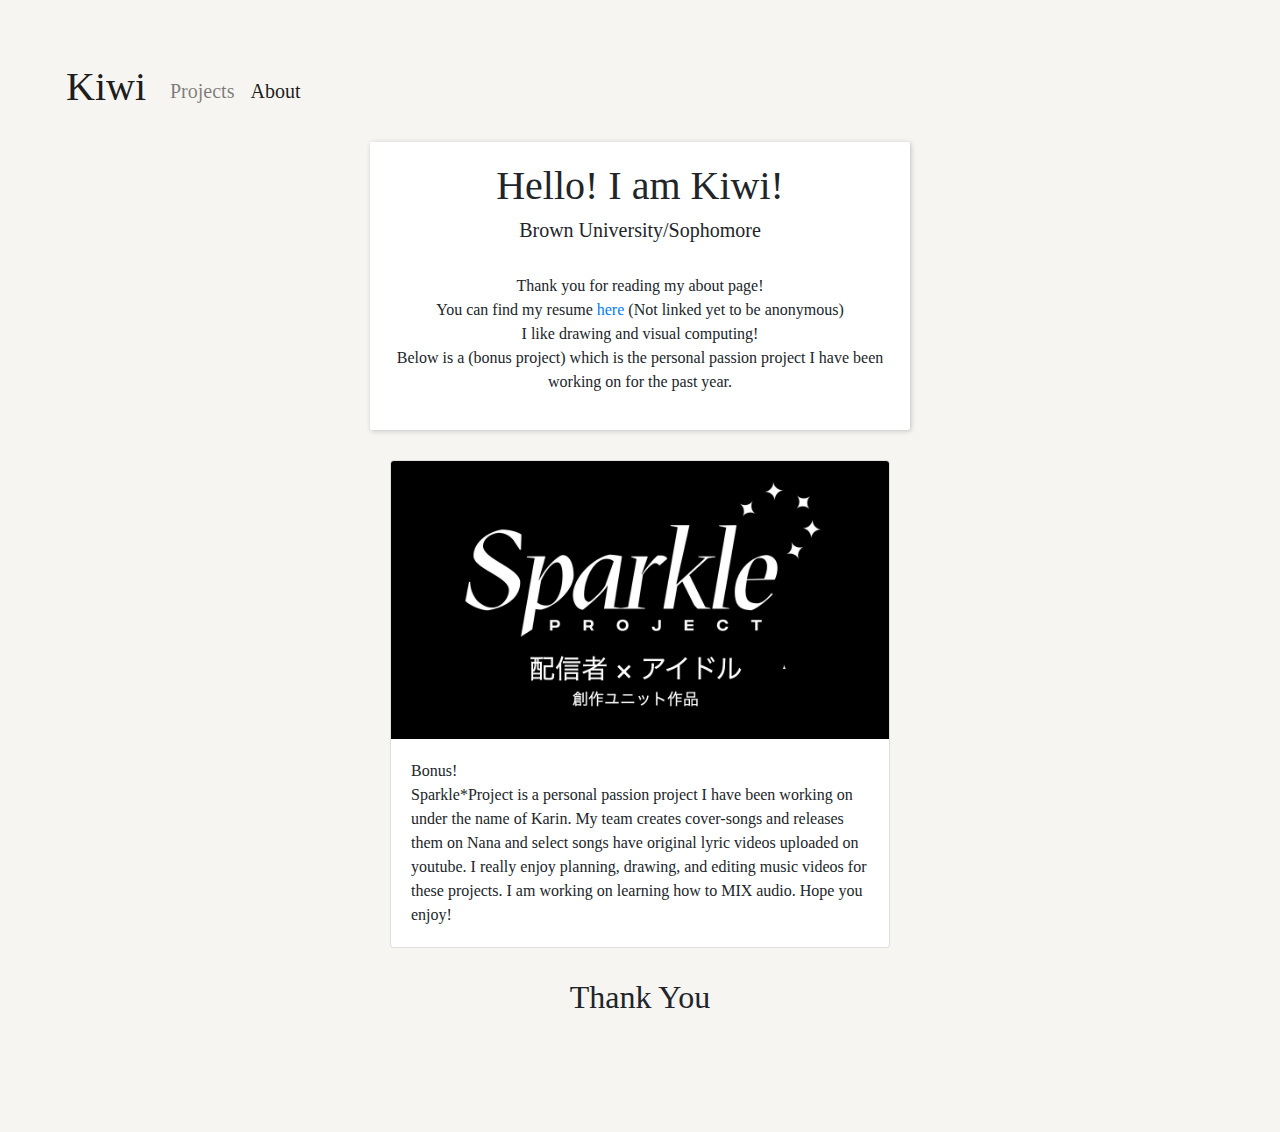
==== about.html @ 349ec4dc "goo" ====
<!doctype html>
<html lang="en">

</html>
<html>

<head>
    <!-- Required meta tags -->
    <meta charset="utf-8">
    <meta name="viewport" content="width=device-width, initial-scale=1, shrink-to-fit=no">

    <!-- Bootstrap and JQuery and CSS -->
    <link rel="stylesheet" href="https://stackpath.bootstrapcdn.com/bootstrap/4.5.2/css/bootstrap.min.css">
    <script src="https://code.jquery.com/jquery-3.5.1.slim.min.js"
        integrity="sha384-DfXdz2htPH0lsSSs5nCTpuj/zy4C+OGpamoFVy38MVBnE+IbbVYUew+OrCXaRkfj"
        crossorigin="anonymous"></script>
    <script src="https://cdn.jsdelivr.net/npm/bootstrap@4.5.3/dist/js/bootstrap.bundle.min.js"
        integrity="sha384-ho+j7jyWK8fNQe+A12Hb8AhRq26LrZ/JpcUGGOn+Y7RsweNrtN/tE3MoK7ZeZDyx"
        crossorigin="anonymous"></script>

    <title>Portfolio</title>
    <link rel="stylesheet" href="index.css">
    <!-- TODO: add additional links here! e.g. fonts, icons, more stylesheets, etc. -->
    <link href="https://fonts.googleapis.com/css2?family=Work+Sans&display=swap" rel="stylesheet">
    <meta content="width=device-width, initial-scale=1" name="viewport" />
    <meta charset="utf-8">
</head>

<body>
    <div class="project-wrapper">
        <div class="nav-wrapper">
            <nav class="navbar navbar-expand-lg navbar-light" style="width: 100%">
                <a class="navbar-brand" href="#">
                    <h1>Kiwi</h1>
                </a>
                <button class="navbar-toggler" type="button" data-toggle="collapse" data-target="#navi">
                    <span class="navbar-toggler-icon"></span>
                </button>

                <div class="collapse navbar-collapse" id="navi">
                    <ul class="navbar-nav">
                        <li class="nav-item">
                            <a class="nav-link" href="home.html">Projects <span class="sr-only">(current)</span></a>
                        </li>
                        <li class="nav-item active">
                            <a class="nav-link" href="about.html">About</a>
                        </li>
                </div>
            </nav>
        </div>
        <div class="about">
            <div class="name-card">
            <h1 style="text-align: center">Hello! I am Kiwi!</h1>
            <h5 style="text-align: center">Brown University/Sophomore</h5>
       
        <br>
            <p style="text-align: center">Thank you for reading my about page! <br>
                You can find my resume <a href="" target="blank">here</a>
                (Not linked yet to be anonymous)<br>
                I like drawing and visual computing!<br>
                Below is a (bonus project) which is the personal passion project I
                have been working on for the
                past year.</p>
            </div>
            <div class="project-card">
                <div class="card">
                    <a href="http://tuneinsparkle.wixsite.com/sparkle"><img class="card-img-top" src="./sparkle.png"
                            alt="Sparkle Project"></a>
                    <div class="card-body">
                        <p class="card-text">Bonus! <br>Sparkle*Project is a personal passion project I have been working on
                            under the name of Karin. My team creates cover-songs and releases them on Nana and select
                            songs have original lyric videos uploaded on youtube. I really enjoy planning, drawing, and
                            editing music videos for these projects. I am working on learning how to MIX audio. Hope you enjoy!</p>
                    </div>
                </div>
            </div>
            <h2 style="text-align: center">Thank You</h2>
        </div>
</body>
---- index.css ----
/* Put your style information here! */
body {
    font-family: lato;
    font-weight: 300;
    background-color: #f7f5f1;
}

.project-wrapper{
    display: flex;
    flex-flow: column wrap;
    margin: 50px;
}

.nav-wrapper{
    font-size: 20px;
}

.projects{
    display: flex;
    flex-flow: row wrap;
    width: 100%;
    justify-content: center;
}

.project-card{
    margin: 10px;
    padding: 10px;
    display: flex;
    justify-content: center;
}

.name-card{
    width: 50%;
    background-color: white;
    box-shadow: 1px 1px 5px rgb(194, 194, 194);
    border-radius: 2px;
    padding: 20px;
    margin: 10px;
}

.card-img-top:hover{
    opacity: 0.5;
    background-color:  #f7f5f1;
}

.card{
    width: 500px;
}

.about{
    margin-left: 50px;
    margin-right: 50px;
    display: flex;
    flex-flow: column wrap;
    align-items: center;
}

h2, h4{
    padding-bottom: 10px;
    padding-top: 10px;
}



/* Tablet (Portrait) ----------- */
@media only screen and (min-width: 600px) and (max-width: 992px) {
    .project-wrapper{
        padding: 10px;
    }
    .card{
        width: 400px;
    }
    .about{
        margin-left: 10px;
    margin-right: 10px;
    }
}

/* Smartphones (portrait) ----------- */
@media only screen and (max-width: 600px) {
    .project-wrapper{
        padding: 0px;
    }
    .about{
    margin-left: 10px;
    margin-right: 10px;
    }

    .card{
        width: auto;
    }
}
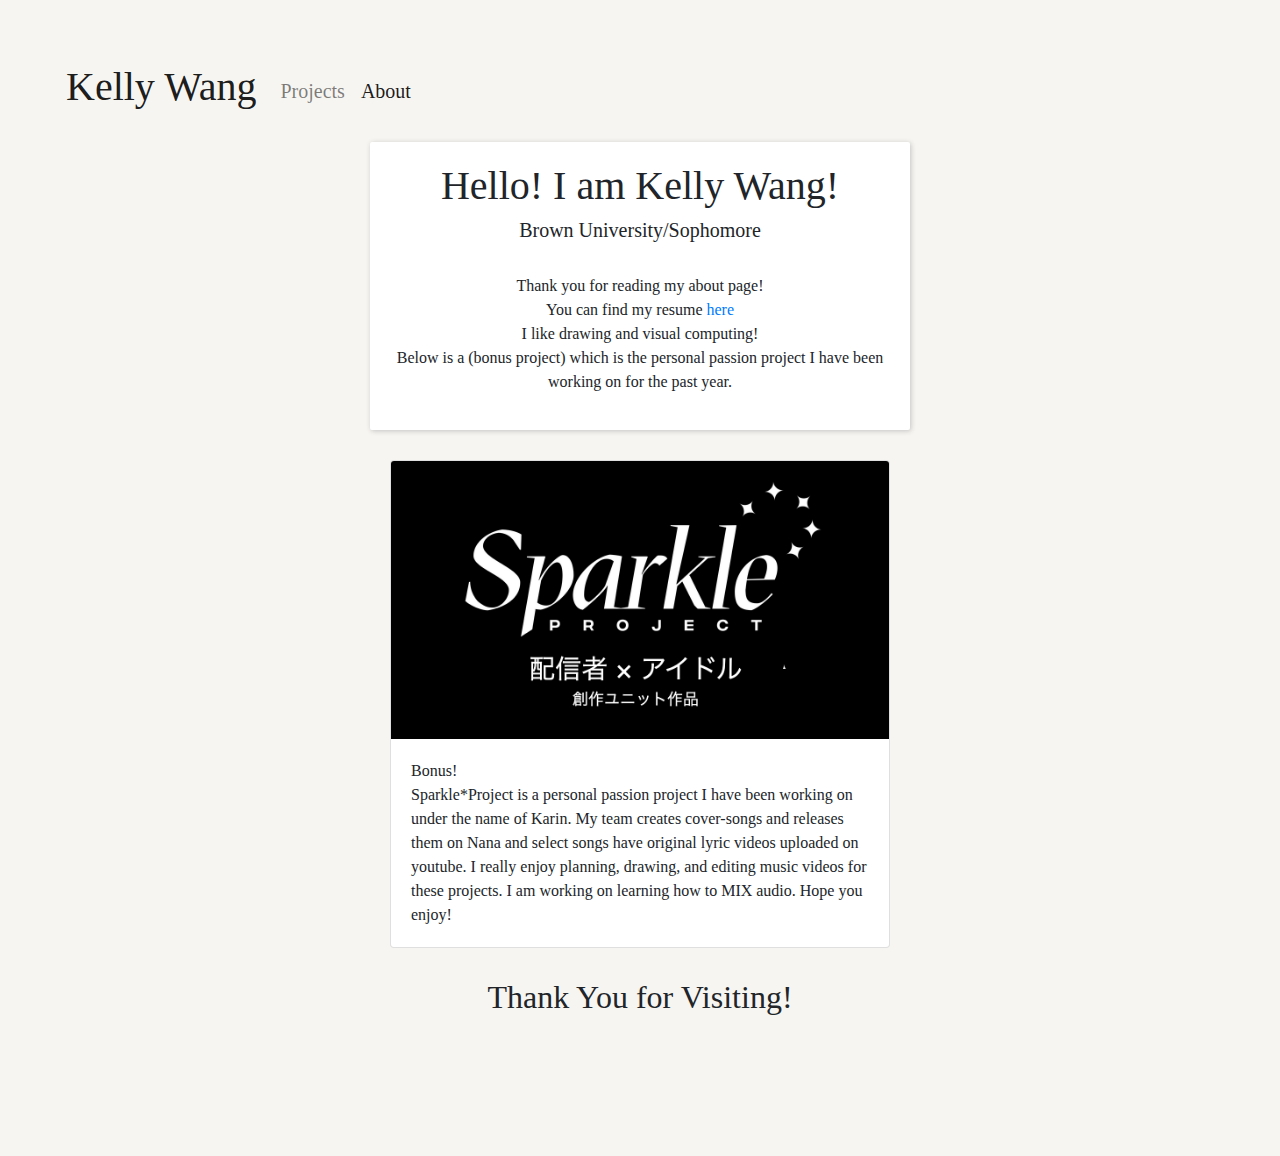
==== commit 222c0e0b: "update" ====
--- a/about.html
+++ b/about.html
@@ -31,7 +31,7 @@
         <div class="nav-wrapper">
             <nav class="navbar navbar-expand-lg navbar-light" style="width: 100%">
                 <a class="navbar-brand" href="#">
-                    <h1>Kiwi</h1>
+                    <h1>Kelly Wang</h1>
                 </a>
                 <button class="navbar-toggler" type="button" data-toggle="collapse" data-target="#navi">
                     <span class="navbar-toggler-icon"></span>
@@ -50,13 +50,13 @@
         </div>
         <div class="about">
             <div class="name-card">
-            <h1 style="text-align: center">Hello! I am Kiwi!</h1>
+            <h1 style="text-align: center">Hello! I am Kelly Wang!</h1>
             <h5 style="text-align: center">Brown University/Sophomore</h5>
        
         <br>
             <p style="text-align: center">Thank you for reading my about page! <br>
-                You can find my resume <a href="" target="blank">here</a>
-                (Not linked yet to be anonymous)<br>
+                You can find my resume <a href="Kelly Wang Resume.pdf" target="blank">here</a>
+                <br>
                 I like drawing and visual computing!<br>
                 Below is a (bonus project) which is the personal passion project I
                 have been working on for the
@@ -74,6 +74,6 @@
                     </div>
                 </div>
             </div>
-            <h2 style="text-align: center">Thank You</h2>
+            <h2 style="text-align: center">Thank You for Visiting!</h2>
         </div>
 </body>--- a/index.css
+++ b/index.css
@@ -74,6 +74,9 @@
         margin-left: 10px;
     margin-right: 10px;
     }
+    .name-card{
+        width: 80%
+    }
 }
 
 /* Smartphones (portrait) ----------- */
@@ -89,4 +92,7 @@
     .card{
         width: auto;
     }
+    .name-card{
+        width: 95%
+    }
 }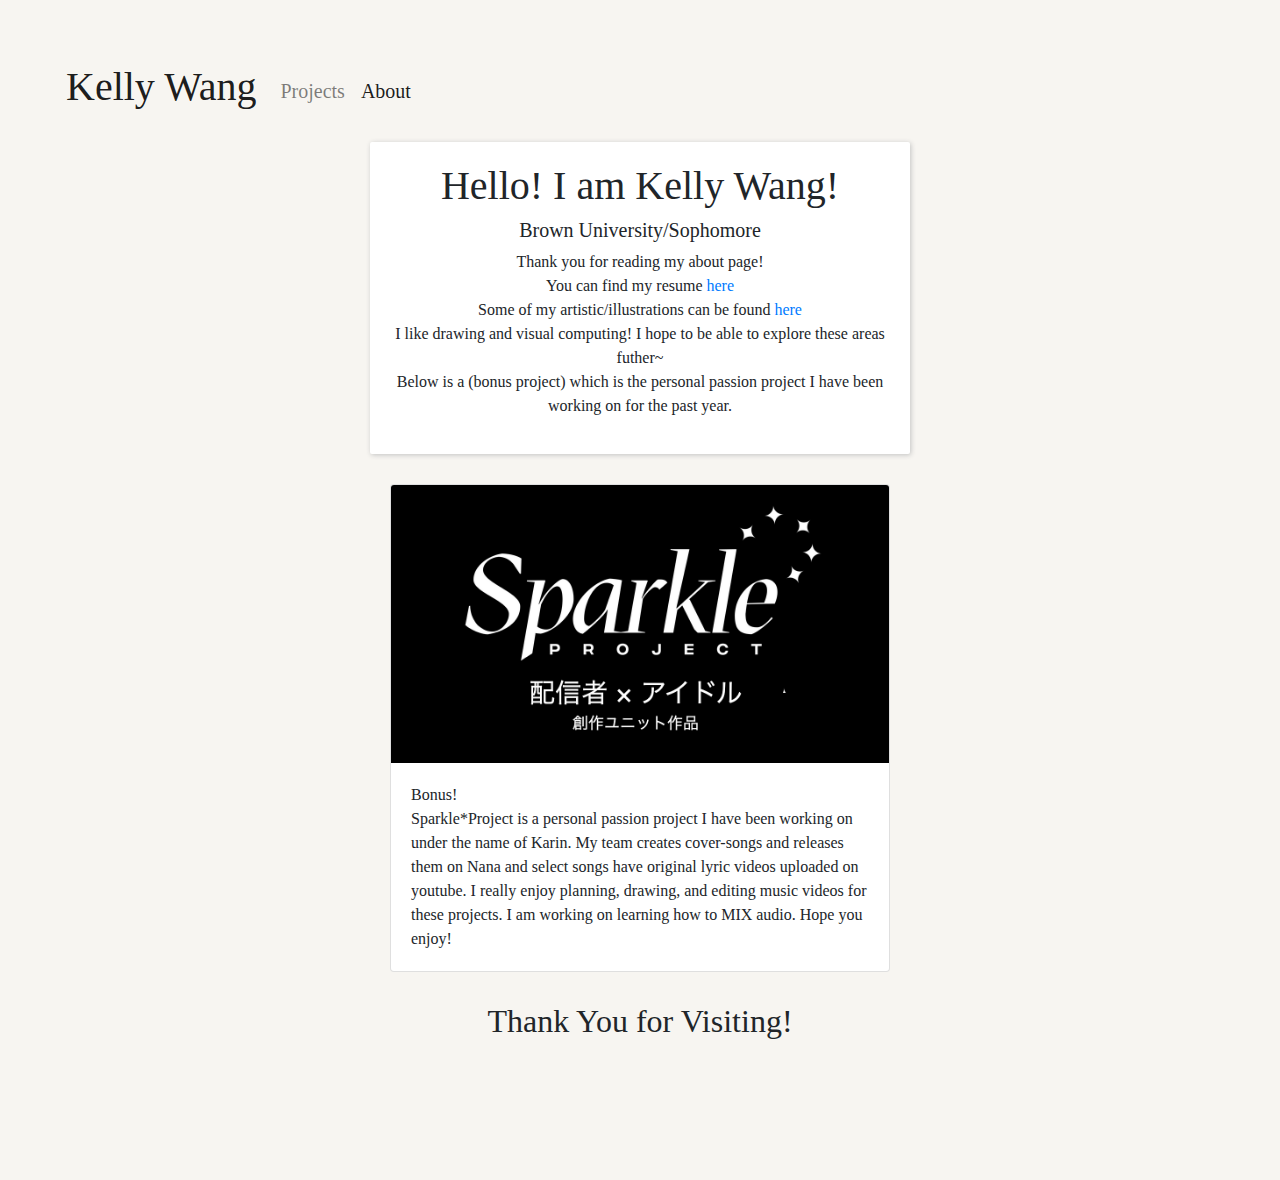
==== commit c13ef313: "update artistic works" ====
--- a/about.html
+++ b/about.html
@@ -50,27 +50,31 @@
         </div>
         <div class="about">
             <div class="name-card">
-            <h1 style="text-align: center">Hello! I am Kelly Wang!</h1>
-            <h5 style="text-align: center">Brown University/Sophomore</h5>
-       
-        <br>
-            <p style="text-align: center">Thank you for reading my about page! <br>
-                You can find my resume <a href="Kelly Wang Resume.pdf" target="blank">here</a>
-                <br>
-                I like drawing and visual computing!<br>
-                Below is a (bonus project) which is the personal passion project I
-                have been working on for the
-                past year.</p>
+                <h1 style="text-align: center">Hello! I am Kelly Wang!</h1>
+                <h5 style="text-align: center">Brown University/Sophomore</h5>
+                <p style="text-align: center">Thank you for reading my about page! <br>
+                    You can find my resume <a href="Kelly Wang Resume.pdf" target="blank">here</a>
+                    <br>
+                    Some of my artistic/illustrations can be found <a
+                        href="https://docs.google.com/presentation/d/1RqoApdyJJeohY_JmIYdSGZTg0P-aktGsHhM7pYPuOLo/edit?usp=sharing"
+                        target="blank">here</a>
+                    <br>
+                    I like drawing and visual computing! I hope to be able to explore these areas futher~<br>
+                    Below is a (bonus project) which is the personal passion project I
+                    have been working on for the
+                    past year.</p>
             </div>
             <div class="project-card">
                 <div class="card">
                     <a href="http://tuneinsparkle.wixsite.com/sparkle"><img class="card-img-top" src="./sparkle.png"
                             alt="Sparkle Project"></a>
                     <div class="card-body">
-                        <p class="card-text">Bonus! <br>Sparkle*Project is a personal passion project I have been working on
+                        <p class="card-text">Bonus! <br>Sparkle*Project is a personal passion project I have been
+                            working on
                             under the name of Karin. My team creates cover-songs and releases them on Nana and select
                             songs have original lyric videos uploaded on youtube. I really enjoy planning, drawing, and
-                            editing music videos for these projects. I am working on learning how to MIX audio. Hope you enjoy!</p>
+                            editing music videos for these projects. I am working on learning how to MIX audio. Hope you
+                            enjoy!</p>
                     </div>
                 </div>
             </div>
--- a/index.css
+++ b/index.css
@@ -1,7 +1,7 @@
 /* Put your style information here! */
 body {
     font-family: lato;
-    font-weight: 300;
+    font-weight: 500;
     background-color: #f7f5f1;
 }
 
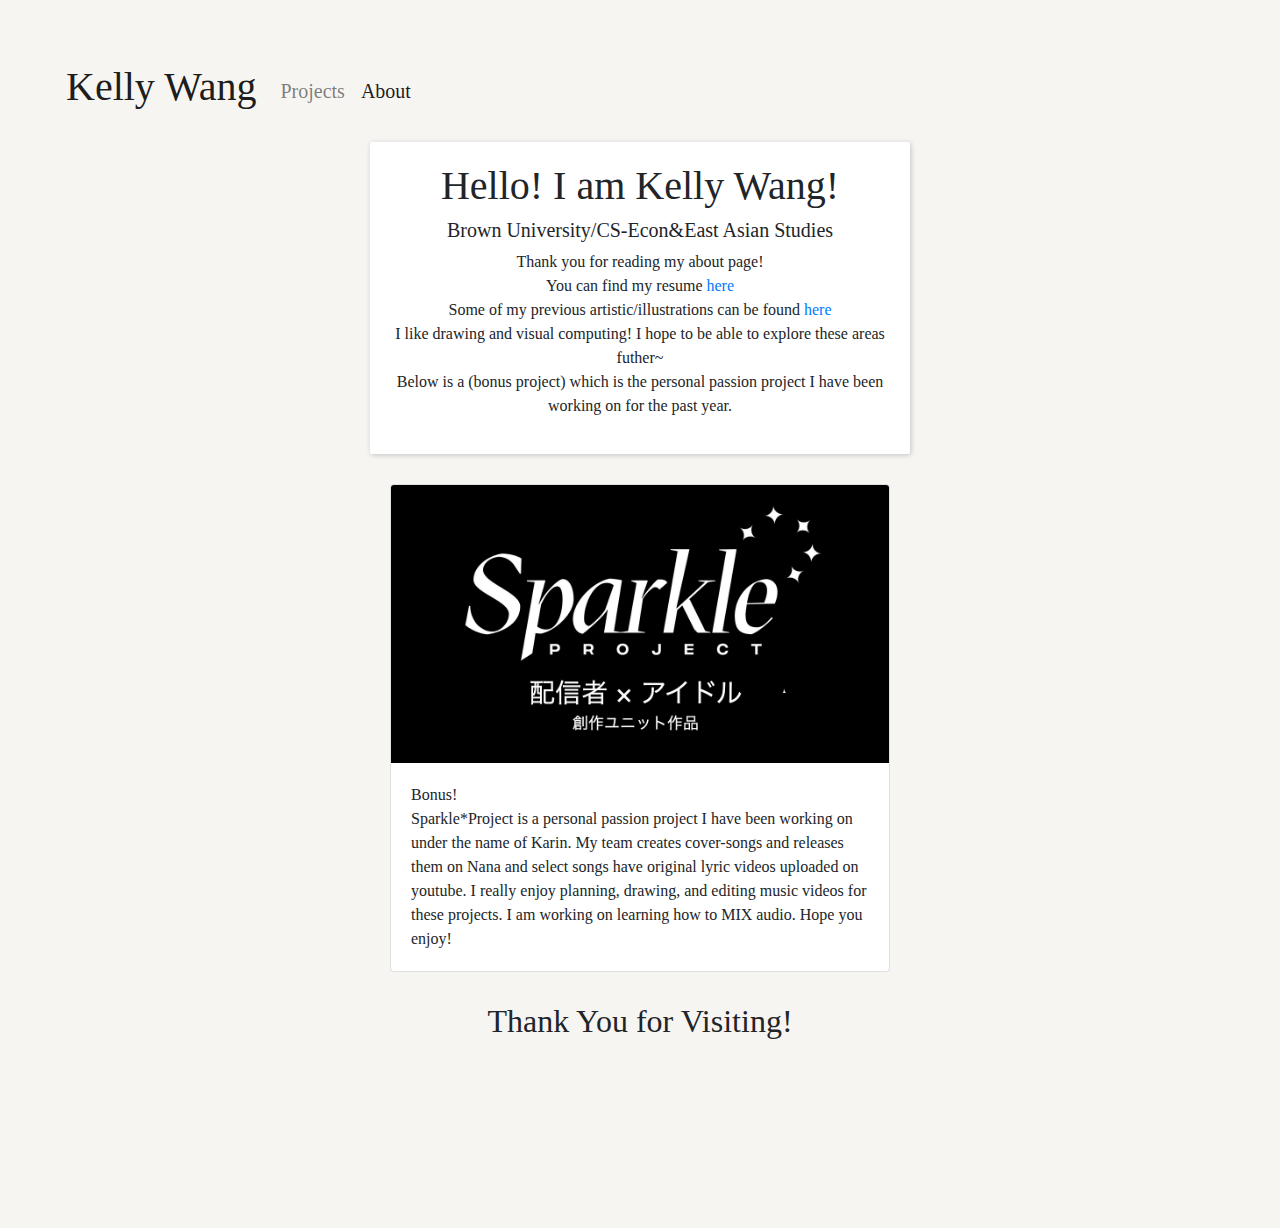
==== commit 97025982: "update abbout" ====
--- a/about.html
+++ b/about.html
@@ -40,7 +40,7 @@
                 <div class="collapse navbar-collapse" id="navi">
                     <ul class="navbar-nav">
                         <li class="nav-item">
-                            <a class="nav-link" href="home.html">Projects <span class="sr-only">(current)</span></a>
+                            <a class="nav-link" href="index.html">Projects <span class="sr-only">(current)</span></a>
                         </li>
                         <li class="nav-item active">
                             <a class="nav-link" href="about.html">About</a>
@@ -51,11 +51,11 @@
         <div class="about">
             <div class="name-card">
                 <h1 style="text-align: center">Hello! I am Kelly Wang!</h1>
-                <h5 style="text-align: center">Brown University/Sophomore</h5>
+                <h5 style="text-align: center">Brown University/CS-Econ&East Asian Studies</h5>
                 <p style="text-align: center">Thank you for reading my about page! <br>
                     You can find my resume <a href="Kelly Wang Resume.pdf" target="blank">here</a>
                     <br>
-                    Some of my artistic/illustrations can be found <a
+                    Some of my previous artistic/illustrations can be found <a
                         href="https://docs.google.com/presentation/d/1RqoApdyJJeohY_JmIYdSGZTg0P-aktGsHhM7pYPuOLo/edit?usp=sharing"
                         target="blank">here</a>
                     <br>
